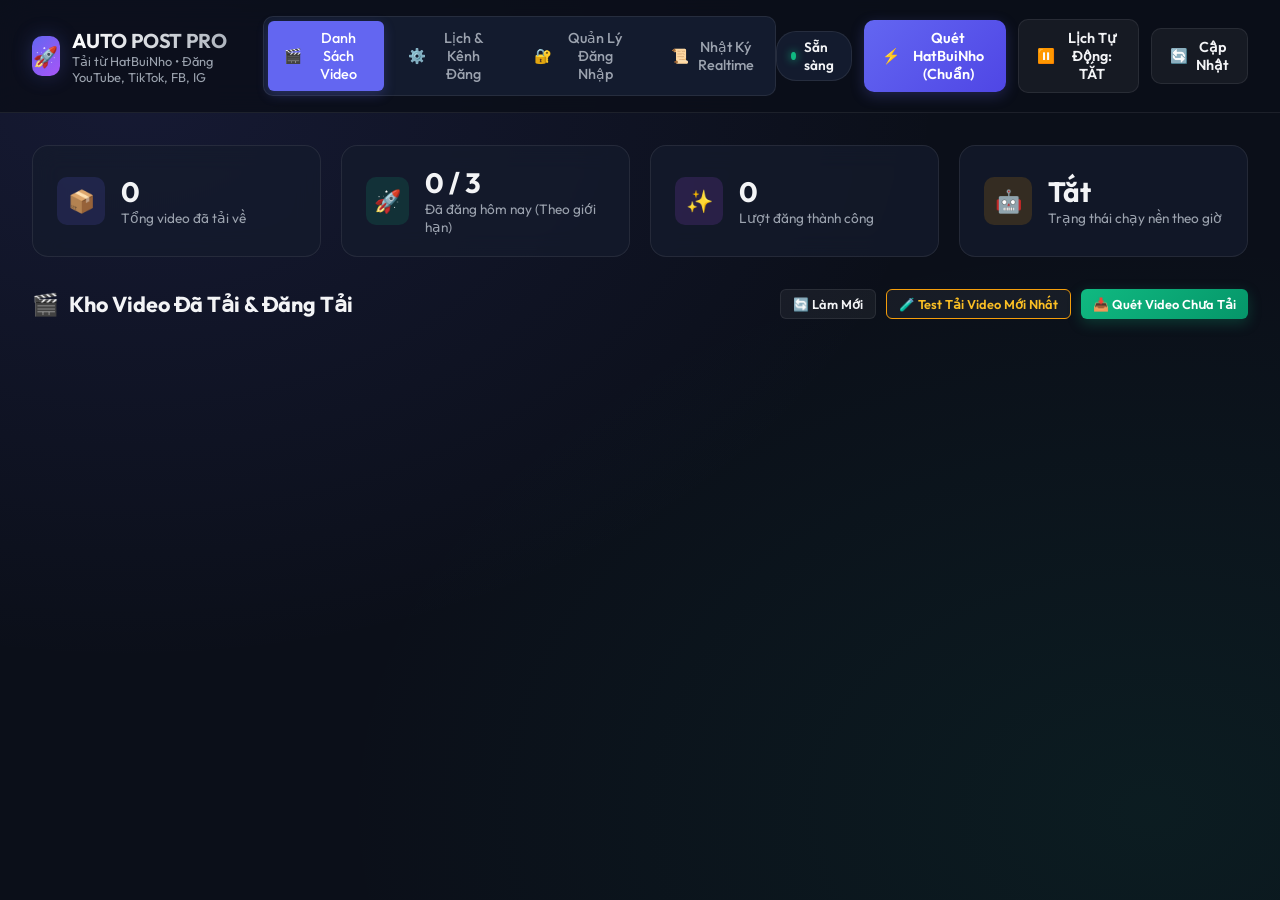
==== static/index.html @ 85850cb0 "Khoi tao he thong Auto Dang Video Pro v1.0.0 (YouTube, TikTok, FB, IG)" ====
<!DOCTYPE html>
<html lang="vi">
<head>
  <meta charset="UTF-8">
  <meta name="viewport" content="width=device-width, initial-scale=1.0">
  <title>Auto Video Pro - Tự Động Tải & Đăng Đa Nền Tảng</title>
  <link rel="preconnect" href="https://fonts.googleapis.com">
  <link rel="preconnect" href="https://fonts.gstatic.com" crossorigin>
  <link href="https://fonts.googleapis.com/css2?family=Outfit:wght@300;400;500;600;700;800&display=swap" rel="stylesheet">
  <link rel="stylesheet" href="/static/css/style.css">
</head>
<body>

  <!-- Top App Header -->
  <header class="app-header">
    <div class="logo-group">
      <div class="logo-icon">🚀</div>
      <div class="logo-text">
        <h1>AUTO POST PRO</h1>
        <p>Tải từ HatBuiNho &bull; Đăng YouTube, TikTok, FB, IG</p>
      </div>
    </div>

    <!-- Navigation Tabs -->
    <nav class="nav-tabs">
      <button class="tab-btn active" data-tab="videos">
        <span>🎬</span> Danh Sách Video
      </button>
      <button class="tab-btn" data-tab="settings">
        <span>⚙️</span> Lịch & Kênh Đăng
      </button>
      <button class="tab-btn" data-tab="accounts">
        <span>🔐</span> Quản Lý Đăng Nhập
      </button>
      <button class="tab-btn" data-tab="logs">
        <span>📜</span> Nhật Ký Realtime
      </button>
    </nav>

    <!-- Header Actions -->
    <div class="header-actions">
      <div class="bot-status-badge" id="botStatusBadge">
        <span class="pulse-dot"></span>
        <span id="botStatusText">Sẵn sàng</span>
      </div>

      <button class="btn btn-primary" id="btnQuickScan" title="Chỉ quét các video có nhãn 'Chưa tải xuống'">
        <span>⚡</span> Quét HatBuiNho (Chuẩn)
      </button>

      <button class="btn btn-outline" id="btnToggleAuto">
        <span id="autoModeIcon">⏸️</span>
        <span id="autoModeText">Lịch Tự Động: TẮT</span>
      </button>

      <button class="btn btn-outline" id="btnHeaderUpdate" title="Kiểm tra và cập nhật mã nguồn mới nhất từ GitHub">
        <span>🔄</span> Cập Nhật
      </button>
    </div>
  </header>

  <!-- Main Content Body -->
  <main class="main-content">

    <!-- Top Metrics Overview -->
    <section class="stats-grid">
      <div class="stat-card">
        <div class="stat-icon blue">📦</div>
        <div class="stat-info">
          <div class="stat-value" id="statTotalVideos">0</div>
          <div class="stat-label">Tổng video đã tải về</div>
        </div>
      </div>

      <div class="stat-card">
        <div class="stat-icon green">🚀</div>
        <div class="stat-info">
          <div class="stat-value" id="statPostsToday">0 / 3</div>
          <div class="stat-label">Đã đăng hôm nay (Theo giới hạn)</div>
        </div>
      </div>

      <div class="stat-card">
        <div class="stat-icon purple">✨</div>
        <div class="stat-info">
          <div class="stat-value" id="statTotalSuccess">0</div>
          <div class="stat-label">Lượt đăng thành công</div>
        </div>
      </div>

      <div class="stat-card">
        <div class="stat-icon amber">🤖</div>
        <div class="stat-info">
          <div class="stat-value" id="statAutoStatus">Tắt</div>
          <div class="stat-label">Trạng thái chạy nền theo giờ</div>
        </div>
      </div>
    </section>

    <!-- TAB 1: Danh Sách Video -->
    <section class="tab-view active" id="tab-videos">
      <div class="section-header">
        <div class="section-title">
          <span>🎬</span> Kho Video Đã Tải & Đăng Tải
        </div>
        <div style="display: flex; gap: 10px; flex-wrap: wrap;">
          <button class="btn btn-outline btn-sm" id="btnRefreshVideos">
            🔄 Làm Mới
          </button>
          <button class="btn btn-outline btn-sm" style="border-color: #f59e0b; color: #fbbf24;" id="btnTestDownloadLatest" title="Chế độ Test: Tải video mới nhất dù là Đã tải xuống">
            🧪 Test Tải Video Mới Nhất
          </button>
          <button class="btn btn-success btn-sm" id="btnScanCustom" title="Chỉ tải các video 'Chưa tải xuống'">
            📥 Quét Video Chưa Tải
          </button>
        </div>
      </div>

      <!-- Video Grid Container -->
      <div class="video-grid" id="videoGridContainer">
        <!-- Rendered dynamically by JS -->
      </div>
    </section>

    <!-- TAB 2: Cài Đặt Lịch & Kênh -->
    <section class="tab-view" id="tab-settings">
      <div class="section-header">
        <div class="section-title">
          <span>⚙️</span> Cấu Hình Kênh, Lịch Đăng & Tự Động Dọn Dẹp
        </div>
        <button class="btn btn-primary" id="btnSaveConfig">
          💾 Lưu Cài Đặt
        </button>
      </div>

      <div class="settings-grid">
        <!-- Platforms Config -->
        <div class="settings-card">
          <div class="settings-card-title">
            <span>🌐</span> Nền Tảng Mục Tiêu
          </div>

          <div class="toggle-row">
            <div class="toggle-info">
              <span>YouTube Shorts</span>
              <small>Tự động upload, tối ưu tiêu đề, chọn Not Made for Kids & gắn nhãn AI</small>
            </div>
            <label class="switch">
              <input type="checkbox" id="cfgYtEnabled">
              <span class="slider"></span>
            </label>
          </div>

          <div class="toggle-row">
            <div class="toggle-info">
              <span>TikTok Creator</span>
              <small>Upload Creator Center & bật AI-generated content</small>
            </div>
            <label class="switch">
              <input type="checkbox" id="cfgTtEnabled">
              <span class="slider"></span>
            </label>
          </div>

          <div class="toggle-row">
            <div class="toggle-info">
              <span>Facebook Reels / Fanpage</span>
              <small>Tự động đăng Reels lên Trang / Trang cá nhân</small>
            </div>
            <label class="switch">
              <input type="checkbox" id="cfgFbEnabled">
              <span class="slider"></span>
            </label>
          </div>

          <div class="toggle-row">
            <div class="toggle-info">
              <span>Instagram Reels</span>
              <small>Tự động đăng bài Reels lên Instagram</small>
            </div>
            <label class="switch">
              <input type="checkbox" id="cfgIgEnabled">
              <span class="slider"></span>
            </label>
          </div>
        </div>

        <!-- Schedule & Limits -->
        <div class="settings-card">
          <div class="settings-card-title">
            <span>⏰</span> Lịch Đăng & Giới Hạn Tránh Spam
          </div>

          <div class="form-group">
            <label>Số video đăng tối đa mỗi ngày</label>
            <input type="number" class="form-input" id="cfgMaxPosts" min="1" max="20" value="3">
          </div>

          <div class="form-group">
            <label>Khung giờ vàng đăng tự động (Cách nhau bởi dấu phẩy)</label>
            <input type="text" class="form-input" id="cfgTimeSlots" value="08:00, 11:30, 19:30">
          </div>

          <div class="form-group">
            <label>Tần suất quét video mới (Phút)</label>
            <input type="number" class="form-input" id="cfgScanInterval" min="10" max="720" value="60">
          </div>
        </div>

        <!-- Auto-Cleanup Settings -->
        <div class="settings-card">
          <div class="settings-card-title">
            <span>🧹</span> Tự Động Dọn Dẹp Dung Lượng Ổ Cứng
          </div>

          <div class="toggle-row">
            <div class="toggle-info">
              <span>Tự động dọn dẹp file .mp4</span>
              <small>Xóa tệp video đã đăng để giải phóng ổ cứng (vẫn lưu lịch sử)</small>
            </div>
            <label class="switch">
              <input type="checkbox" id="cfgAutoCleanup" checked>
              <span class="slider"></span>
            </label>
          </div>

          <div class="form-group">
            <label>Tự động xóa video sau số ngày đã đăng</label>
            <input type="number" class="form-input" id="cfgRetentionDays" min="1" max="30" value="2">
          </div>

          <button class="btn btn-outline btn-sm" id="btnManualCleanup" style="margin-top: 6px;">
            🗑️ Dọn Dẹp File Cũ (> 2 Ngày) Ngay
          </button>
        </div>

        <!-- Caption Customizer -->
        <div class="settings-card">
          <div class="settings-card-title">
            <span>✍️</span> Chữ Ký & Hashtag Bổ Sung
          </div>

          <div class="form-group">
            <label>Đoạn mở đầu (Prefix - tuỳ chọn)</label>
            <input type="text" class="form-input" id="cfgPrefixText" placeholder="Ví dụ: [Lắng Đọng Tâm Hồn]">
          </div>

          <div class="form-group">
            <label>Chữ ký cuối bài / Hashtag thêm (Append)</label>
            <textarea class="form-input" id="cfgAppendText" placeholder="#hatbuinho #tam_hon #dao_duc"></textarea>
          </div>
        </div>

        <!-- HatBuiNho Credentials -->
        <div class="settings-card">
          <div class="settings-card-title">
            <span>🔑</span> Tài Khoản HatBuiNho.com
          </div>

          <div class="form-group">
            <label>Tên đăng nhập / Email</label>
            <input type="text" class="form-input" id="cfgHatUser" value="cun">
          </div>

          <div class="form-group">
            <label>Mật khẩu</label>
            <input type="password" class="form-input" id="cfgHatPass" value="123">
          </div>
        </div>

        <!-- System & GitHub Auto-Update Card -->
        <div class="settings-card">
          <div class="settings-card-title">
            <span>🔄</span> Cập Nhật & Phiên Bản Hệ Thống
          </div>

          <div style="margin-bottom: 12px;">
            <p style="color: var(--text-muted); font-size: 0.88rem; line-height: 1.5;">
              Hệ thống tự động kiểm tra và đồng bộ mã nguồn mới nhất từ kho lưu trữ GitHub.
            </p>
            <div style="display: flex; gap: 8px; margin-top: 8px; align-items: center;">
              <span class="badge" style="background: rgba(99, 102, 241, 0.2); color: #818cf8; border: 1px solid rgba(99, 102, 241, 0.4); padding: 4px 10px; border-radius: 6px; font-size: 0.8rem;" id="systemVersionText">Phiên bản: v1.0.0</span>
              <span style="color: var(--text-dim); font-size: 0.8rem;" id="systemCommitDate"></span>
            </div>
          </div>

          <button class="btn btn-primary btn-sm" id="btnSystemUpdate" style="width: 100%; margin-top: 6px;">
            <span>🔄</span> Kiểm Tra & Cập Nhật Mã Nguồn Ngay
          </button>
        </div>
      </div>
    </section>

    <!-- TAB 3: Quản Lý Đăng Nhập -->
    <section class="tab-view" id="tab-accounts">
      <div class="section-header">
        <div class="section-title">
          <span>🔐</span> Trung Tâm Đăng Nhập Trình Duyệt (Chrome Profile)
        </div>
      </div>

      <div style="background: var(--bg-card); padding: 1.5rem; border-radius: var(--radius-lg); border: 1px solid var(--border-color); margin-bottom: 1.5rem;">
        <p style="color: var(--text-muted); line-height: 1.6;">
          💡 <strong>Hướng dẫn:</strong> Bấm vào các nút bên dưới để mở cửa sổ trình duyệt Chrome thật. Đăng nhập tài khoản của bạn (hỗ trợ 2FA/OTP bình thường). Trình duyệt sẽ <strong>tự động lưu vĩnh viễn</strong> phiên đăng nhập trong máy của bạn, các lần chạy sau hệ thống sẽ tự động đăng mà không cần nhập lại mật khẩu!
        </p>
      </div>

      <div class="settings-grid">
        <div class="settings-card">
          <div class="settings-card-title">
            <span>🌱</span> HatBuiNho.com
          </div>
          <p style="font-size: 0.85rem; color: var(--text-muted);">Đăng nhập tài khoản tạo video hatbuinho.com để tải video chất lượng cao.</p>
          <button class="btn btn-outline" onclick="openLoginUrl('https://hatbuinho.com/')">
            🚀 Mở HatBuiNho Đăng Nhập
          </button>
        </div>

        <div class="settings-card">
          <div class="settings-card-title">
            <span>▶️</span> YouTube Studio
          </div>
          <p style="font-size: 0.85rem; color: var(--text-muted);">Đăng nhập tài khoản Google quản lý kênh YouTube của bạn.</p>
          <button class="btn btn-outline" onclick="openLoginUrl('https://studio.youtube.com/')">
            🚀 Mở YouTube Studio Đăng Nhập
          </button>
        </div>

        <div class="settings-card">
          <div class="settings-card-title">
            <span>🎵</span> TikTok Creator Center
          </div>
          <p style="font-size: 0.85rem; color: var(--text-muted);">Đăng nhập tài khoản TikTok của bạn để cấp quyền upload video.</p>
          <button class="btn btn-outline" onclick="openLoginUrl('https://www.tiktok.com/creator-center/upload')">
            🚀 Mở TikTok Đăng Nhập
          </button>
        </div>

        <div class="settings-card">
          <div class="settings-card-title">
            <span>📘</span> Facebook & Instagram
          </div>
          <p style="font-size: 0.85rem; color: var(--text-muted);">Đăng nhập Facebook Fanpage / Profile và Instagram Reels.</p>
          <div style="display: flex; gap: 8px;">
            <button class="btn btn-outline" style="flex: 1;" onclick="openLoginUrl('https://www.facebook.com/')">
              FB Đăng Nhập
            </button>
            <button class="btn btn-outline" style="flex: 1;" onclick="openLoginUrl('https://www.instagram.com/')">
              IG Đăng Nhập
            </button>
          </div>
        </div>
      </div>
    </section>

    <!-- TAB 4: Nhật Ký Realtime -->
    <section class="tab-view" id="tab-logs">
      <div class="section-header">
        <div class="section-title">
          <span>📜</span> Nhật Ký Hoạt Động Trực Tiếp (Live Console)
        </div>
        <button class="btn btn-outline btn-sm" id="btnClearLogs">
          🧹 Xoá Nhật Ký
        </button>
      </div>

      <div class="terminal-card">
        <div class="terminal-header">
          <div class="terminal-dots">
            <div class="dot red"></div>
            <div class="dot yellow"></div>
            <div class="dot green"></div>
          </div>
          <span style="font-size: 0.8rem; color: var(--text-dim);">TERMINAL &bull; WEBSOCKET LIVE STREAM</span>
        </div>
        <div class="terminal-body" id="terminalBody">
          <!-- Live logs inserted here -->
        </div>
      </div>
    </section>

  </main>

  <!-- Quick Post Modal Dialog -->
  <div class="modal-backdrop" id="postModal">
    <div class="modal-box">
      <div class="modal-header">
        <div class="modal-title">🚀 Đăng Video Lên Mạng Xã Hội</div>
        <button class="modal-close" id="btnClosePostModal">&times;</button>
      </div>
      <div class="modal-body">
        <input type="hidden" id="modalVideoId">
        <div class="form-group">
          <label style="font-size: 0.85rem; color: var(--text-muted);">Tiêu đề đăng bài (Bạn có thể chỉnh sửa tại đây):</label>
          <input type="text" class="form-input" id="modalVideoTitleInput">
        </div>
        
        <div style="display: flex; flex-direction: column; gap: 10px; margin-top: 10px;">
          <label style="font-size: 0.85rem; font-weight: 600; color: var(--text-muted);">Chọn nền tảng đăng:</label>
          
          <label style="display: flex; align-items: center; gap: 10px; cursor: pointer;">
            <input type="checkbox" id="postModalYt" checked> <span>YouTube Shorts (Kèm Not Made for Kids & Nhãn AI)</span>
          </label>
          <label style="display: flex; align-items: center; gap: 10px; cursor: pointer;">
            <input type="checkbox" id="postModalTt" checked> <span>TikTok Creator (Kèm nhãn AI)</span>
          </label>
          <label style="display: flex; align-items: center; gap: 10px; cursor: pointer;">
            <input type="checkbox" id="postModalFb" checked> <span>Facebook Reels</span>
          </label>
          <label style="display: flex; align-items: center; gap: 10px; cursor: pointer;">
            <input type="checkbox" id="postModalIg" checked> <span>Instagram Reels</span>
          </label>
        </div>
      </div>
      <div class="modal-footer">
        <button class="btn btn-outline" id="btnCancelPostModal">Huỷ</button>
        <button class="btn btn-primary" id="btnConfirmPost">Bắt Đầu Đăng Ngay</button>
      </div>
    </div>
  </div>

  <!-- Links Details Modal Popup -->
  <div class="modal-backdrop" id="linksModal">
    <div class="modal-box" style="max-width: 650px;">
      <div class="modal-header">
        <div class="modal-title">🔗 Danh Sách Link Bài Đăng Đã Xuất Bản</div>
        <button class="modal-close" id="btnCloseLinksModal">&times;</button>
      </div>
      <div class="modal-body" id="linksModalBody">
        <!-- Populated dynamically by JS -->
      </div>
      <div class="modal-footer">
        <button class="btn btn-primary" id="btnCloseLinksModalBtn">Đóng</button>
      </div>
    </div>
  </div>

  <script src="/static/js/app.js"></script>
</body>
</html>
---- static/css/style.css ----
:root {
  --bg-main: #0b0f19;
  --bg-card: rgba(20, 27, 45, 0.75);
  --bg-card-hover: rgba(30, 41, 69, 0.9);
  --bg-surface: #131b2e;
  --border-color: rgba(255, 255, 255, 0.08);
  --border-focus: rgba(99, 102, 241, 0.5);
  --primary: #6366f1;
  --primary-hover: #4f46e5;
  --primary-glow: rgba(99, 102, 241, 0.25);
  --success: #10b981;
  --success-glow: rgba(16, 185, 129, 0.25);
  --warning: #f59e0b;
  --danger: #ef4444;
  --text-main: #f3f4f6;
  --text-muted: #9ca3af;
  --text-dim: #6b7280;
  --radius-lg: 16px;
  --radius-md: 10px;
  --radius-sm: 6px;
  --font-main: 'Outfit', -apple-system, BlinkMacSystemFont, 'Segoe UI', Roboto, sans-serif;
  --transition: all 0.25s cubic-bezier(0.4, 0, 0.2, 1);
}

* {
  margin: 0;
  padding: 0;
  box-sizing: border-box;
  font-family: var(--font-main);
}

body {
  background-color: var(--bg-main);
  color: var(--text-main);
  min-height: 100vh;
  display: flex;
  flex-direction: column;
  overflow-x: hidden;
  background-image: 
    radial-gradient(at 10% 10%, rgba(99, 102, 241, 0.12) 0px, transparent 50%),
    radial-gradient(at 90% 90%, rgba(16, 185, 129, 0.08) 0px, transparent 50%);
  background-attachment: fixed;
}

/* Scrollbar */
::-webkit-scrollbar {
  width: 6px;
  height: 6px;
}
::-webkit-scrollbar-track {
  background: var(--bg-main);
}
::-webkit-scrollbar-thumb {
  background: rgba(255, 255, 255, 0.15);
  border-radius: 3px;
}
::-webkit-scrollbar-thumb:hover {
  background: rgba(255, 255, 255, 0.3);
}

/* Header */
.app-header {
  background: rgba(11, 15, 25, 0.85);
  backdrop-filter: blur(16px);
  border-bottom: 1px solid var(--border-color);
  padding: 1rem 2rem;
  position: sticky;
  top: 0;
  z-index: 100;
  display: flex;
  align-items: center;
  justify-content: space-between;
}

.logo-group {
  display: flex;
  align-items: center;
  gap: 12px;
}

.logo-icon {
  width: 40px;
  height: 40px;
  background: linear-gradient(135deg, var(--primary), #a855f7);
  border-radius: var(--radius-md);
  display: flex;
  align-items: center;
  justify-content: center;
  font-size: 20px;
  box-shadow: 0 0 20px var(--primary-glow);
}

.logo-text h1 {
  font-size: 1.25rem;
  font-weight: 700;
  letter-spacing: -0.02em;
  background: linear-gradient(to right, #fff, #9ca3af);
  -webkit-background-clip: text;
  -webkit-text-fill-color: transparent;
}

.logo-text p {
  font-size: 0.8rem;
  color: var(--text-muted);
}

.header-actions {
  display: flex;
  align-items: center;
  gap: 12px;
}

/* Navigation Tabs */
.nav-tabs {
  display: flex;
  gap: 8px;
  background: var(--bg-surface);
  padding: 4px;
  border-radius: var(--radius-md);
  border: 1px solid var(--border-color);
}

.tab-btn {
  background: transparent;
  border: none;
  color: var(--text-muted);
  padding: 8px 16px;
  border-radius: var(--radius-sm);
  font-size: 0.9rem;
  font-weight: 500;
  cursor: pointer;
  display: flex;
  align-items: center;
  gap: 8px;
  transition: var(--transition);
}

.tab-btn:hover {
  color: var(--text-main);
}

.tab-btn.active {
  background: var(--primary);
  color: #fff;
  box-shadow: 0 4px 12px var(--primary-glow);
}

/* Status Indicator */
.bot-status-badge {
  display: flex;
  align-items: center;
  gap: 8px;
  padding: 6px 14px;
  border-radius: 20px;
  font-size: 0.85rem;
  font-weight: 600;
  border: 1px solid var(--border-color);
  background: var(--bg-surface);
}

.pulse-dot {
  width: 8px;
  height: 8px;
  border-radius: 50%;
  background-color: var(--success);
  box-shadow: 0 0 8px var(--success);
  animation: pulse 2s infinite;
}

@keyframes pulse {
  0% { transform: scale(0.95); opacity: 0.8; }
  50% { transform: scale(1.2); opacity: 1; }
  100% { transform: scale(0.95); opacity: 0.8; }
}

/* Buttons */
.btn {
  padding: 9px 18px;
  border-radius: var(--radius-md);
  font-weight: 600;
  font-size: 0.9rem;
  border: none;
  cursor: pointer;
  display: inline-flex;
  align-items: center;
  justify-content: center;
  gap: 8px;
  transition: var(--transition);
}

.btn-primary {
  background: linear-gradient(135deg, var(--primary), #4f46e5);
  color: #fff;
  box-shadow: 0 4px 14px var(--primary-glow);
}

.btn-primary:hover {
  transform: translateY(-1px);
  box-shadow: 0 6px 20px var(--primary-glow);
}

.btn-success {
  background: linear-gradient(135deg, var(--success), #059669);
  color: #fff;
  box-shadow: 0 4px 14px var(--success-glow);
}

.btn-success:hover {
  transform: translateY(-1px);
}

.btn-outline {
  background: rgba(255, 255, 255, 0.05);
  border: 1px solid var(--border-color);
  color: var(--text-main);
}

.btn-outline:hover {
  background: rgba(255, 255, 255, 0.1);
  border-color: rgba(255, 255, 255, 0.2);
}

.btn-sm {
  padding: 6px 12px;
  font-size: 0.8rem;
  border-radius: var(--radius-sm);
}

/* Main Container */
.main-content {
  flex: 1;
  max-width: 1440px;
  width: 100%;
  margin: 0 auto;
  padding: 2rem;
  display: flex;
  flex-direction: column;
  gap: 2rem;
}

/* Metric Cards Grid */
.stats-grid {
  display: grid;
  grid-template-columns: repeat(auto-fit, minmax(240px, 1fr));
  gap: 1.25rem;
}

.stat-card {
  background: var(--bg-card);
  backdrop-filter: blur(12px);
  border: 1px solid var(--border-color);
  border-radius: var(--radius-lg);
  padding: 1.25rem 1.5rem;
  display: flex;
  align-items: center;
  gap: 16px;
  transition: var(--transition);
}

.stat-card:hover {
  border-color: rgba(255, 255, 255, 0.15);
  transform: translateY(-2px);
}

.stat-icon {
  width: 48px;
  height: 48px;
  border-radius: var(--radius-md);
  display: flex;
  align-items: center;
  justify-content: center;
  font-size: 22px;
}

.stat-icon.blue { background: rgba(99, 102, 241, 0.15); color: var(--primary); }
.stat-icon.green { background: rgba(16, 185, 129, 0.15); color: var(--success); }
.stat-icon.amber { background: rgba(245, 158, 11, 0.15); color: var(--warning); }
.stat-icon.purple { background: rgba(168, 85, 247, 0.15); color: #c084fc; }

.stat-info .stat-value {
  font-size: 1.75rem;
  font-weight: 700;
  line-height: 1.2;
}

.stat-info .stat-label {
  font-size: 0.85rem;
  color: var(--text-muted);
}

/* Tab Views */
.tab-view {
  display: none;
  animation: fadeIn 0.3s ease;
}

.tab-view.active {
  display: block;
}

@keyframes fadeIn {
  from { opacity: 0; transform: translateY(6px); }
  to { opacity: 1; transform: translateY(0); }
}

/* Card Section Header */
.section-header {
  display: flex;
  align-items: center;
  justify-content: space-between;
  margin-bottom: 1.5rem;
}

.section-title {
  font-size: 1.35rem;
  font-weight: 700;
  display: flex;
  align-items: center;
  gap: 10px;
}

/* Video Grid */
.video-grid {
  display: grid;
  grid-template-columns: repeat(auto-fill, minmax(340px, 1fr));
  gap: 1.5rem;
}

.video-card {
  background: var(--bg-card);
  backdrop-filter: blur(12px);
  border: 1px solid var(--border-color);
  border-radius: var(--radius-lg);
  overflow: hidden;
  display: flex;
  flex-direction: column;
  transition: var(--transition);
}

.video-card:hover {
  border-color: var(--border-focus);
  transform: translateY(-3px);
  box-shadow: 0 12px 28px rgba(0, 0, 0, 0.4);
}

.video-player-box {
  width: 100%;
  height: 220px;
  background: #000;
  position: relative;
  display: flex;
  align-items: center;
  justify-content: center;
}

.video-player-box video {
  width: 100%;
  height: 100%;
  object-fit: cover;
}

.video-card-body {
  padding: 1.25rem;
  display: flex;
  flex-direction: column;
  flex: 1;
  gap: 10px;
}

.video-title {
  font-size: 1.05rem;
  font-weight: 600;
  line-height: 1.4;
  color: #fff;
  display: -webkit-box;
  -webkit-line-clamp: 2;
  -webkit-box-orient: vertical;
  overflow: hidden;
}

.video-hashtags {
  font-size: 0.8rem;
  color: var(--primary);
  font-weight: 500;
  line-height: 1.3;
}

.video-script-preview {
  font-size: 0.85rem;
  color: var(--text-muted);
  line-height: 1.4;
  background: rgba(0, 0, 0, 0.2);
  padding: 8px 12px;
  border-radius: var(--radius-sm);
  display: -webkit-box;
  -webkit-line-clamp: 3;
  -webkit-box-orient: vertical;
  overflow: hidden;
}

.video-meta-row {
  display: flex;
  align-items: center;
  justify-content: space-between;
  font-size: 0.8rem;
  color: var(--text-dim);
  border-top: 1px solid var(--border-color);
  padding-top: 10px;
  margin-top: auto;
}

.platform-badges {
  display: flex;
  gap: 6px;
}

.p-badge {
  font-size: 0.7rem;
  padding: 3px 8px;
  border-radius: 12px;
  background: var(--bg-surface);
  border: 1px solid var(--border-color);
  color: var(--text-muted);
  font-weight: 600;
}

.p-badge.success { background: rgba(16, 185, 129, 0.2); color: #34d399; border-color: rgba(16, 185, 129, 0.4); }
.p-badge.failed { background: rgba(239, 68, 68, 0.2); color: #f87171; border-color: rgba(239, 68, 68, 0.4); }

.video-actions {
  display: flex;
  gap: 8px;
  margin-top: 10px;
}

/* Settings Form */
.settings-grid {
  display: grid;
  grid-template-columns: repeat(auto-fit, minmax(360px, 1fr));
  gap: 1.5rem;
}

.settings-card {
  background: var(--bg-card);
  backdrop-filter: blur(12px);
  border: 1px solid var(--border-color);
  border-radius: var(--radius-lg);
  padding: 1.5rem;
  display: flex;
  flex-direction: column;
  gap: 1.25rem;
}

.settings-card-title {
  font-size: 1.15rem;
  font-weight: 700;
  display: flex;
  align-items: center;
  gap: 8px;
  border-bottom: 1px solid var(--border-color);
  padding-bottom: 12px;
}

.form-group {
  display: flex;
  flex-direction: column;
  gap: 6px;
}

.form-group label {
  font-size: 0.85rem;
  font-weight: 600;
  color: var(--text-muted);
}

.form-input {
  background: var(--bg-surface);
  border: 1px solid var(--border-color);
  color: #fff;
  padding: 10px 14px;
  border-radius: var(--radius-md);
  font-size: 0.9rem;
  outline: none;
  transition: var(--transition);
}

.form-input:focus {
  border-color: var(--primary);
  box-shadow: 0 0 0 3px var(--primary-glow);
}

textarea.form-input {
  min-height: 80px;
  resize: vertical;
}

.toggle-row {
  display: flex;
  align-items: center;
  justify-content: space-between;
  padding: 8px 0;
}

.toggle-info {
  display: flex;
  flex-direction: column;
  gap: 2px;
}

.toggle-info span {
  font-size: 0.95rem;
  font-weight: 600;
}

.toggle-info small {
  font-size: 0.8rem;
  color: var(--text-muted);
}

/* Switch */
.switch {
  position: relative;
  display: inline-block;
  width: 46px;
  height: 24px;
}

.switch input {
  opacity: 0;
  width: 0;
  height: 0;
}

.slider {
  position: absolute;
  cursor: pointer;
  top: 0; left: 0; right: 0; bottom: 0;
  background-color: #374151;
  transition: .3s;
  border-radius: 24px;
}

.slider:before {
  position: absolute;
  content: "";
  height: 18px;
  width: 18px;
  left: 3px;
  bottom: 3px;
  background-color: white;
  transition: .3s;
  border-radius: 50%;
}

input:checked + .slider {
  background-color: var(--primary);
}

input:checked + .slider:before {
  transform: translateX(22px);
}

/* Terminal Logs */
.terminal-card {
  background: #060911;
  border: 1px solid var(--border-color);
  border-radius: var(--radius-lg);
  overflow: hidden;
  box-shadow: 0 10px 30px rgba(0,0,0,0.5);
  display: flex;
  flex-direction: column;
  height: 520px;
}

.terminal-header {
  background: #111827;
  padding: 10px 16px;
  display: flex;
  align-items: center;
  justify-content: space-between;
  border-bottom: 1px solid var(--border-color);
}

.terminal-dots {
  display: flex;
  gap: 6px;
}

.dot {
  width: 12px;
  height: 12px;
  border-radius: 50%;
}
.dot.red { background: #ef4444; }
.dot.yellow { background: #f59e0b; }
.dot.green { background: #10b981; }

.terminal-body {
  flex: 1;
  padding: 16px;
  overflow-y: auto;
  font-family: 'Consolas', 'Courier New', monospace;
  font-size: 0.85rem;
  line-height: 1.6;
  display: flex;
  flex-direction: column;
  gap: 4px;
}

.log-line {
  display: flex;
  gap: 10px;
  word-break: break-all;
}

.log-time { color: #6b7280; }
.log-cat { font-weight: 700; color: #a855f7; }
.log-msg { color: #e5e7eb; }
.log-line.SUCCESS .log-msg { color: #34d399; }
.log-line.WARNING .log-msg { color: #fbbf24; }
.log-line.ERROR .log-msg { color: #f87171; }

/* Empty state */
.empty-state {
  text-align: center;
  padding: 4rem 2rem;
  color: var(--text-muted);
}
.empty-state-icon {
  font-size: 3rem;
  margin-bottom: 1rem;
}

/* Modal */
.modal-backdrop {
  position: fixed;
  top: 0; left: 0; right: 0; bottom: 0;
  background: rgba(0, 0, 0, 0.75);
  backdrop-filter: blur(8px);
  z-index: 1000;
  display: none;
  align-items: center;
  justify-content: center;
  padding: 1rem;
}

.modal-backdrop.open {
  display: flex;
}

.modal-box {
  background: var(--bg-surface);
  border: 1px solid var(--border-color);
  border-radius: var(--radius-lg);
  width: 100%;
  max-width: 520px;
  overflow: hidden;
  box-shadow: 0 20px 50px rgba(0,0,0,0.8);
  animation: modalPop 0.25s ease;
}

@keyframes modalPop {
  from { transform: scale(0.95); opacity: 0; }
  to { transform: scale(1); opacity: 1; }
}

.modal-header {
  padding: 1.25rem 1.5rem;
  border-bottom: 1px solid var(--border-color);
  display: flex;
  align-items: center;
  justify-content: space-between;
}

.modal-title {
  font-size: 1.15rem;
  font-weight: 700;
}

.modal-close {
  background: transparent;
  border: none;
  color: var(--text-muted);
  font-size: 1.5rem;
  cursor: pointer;
}

.modal-body {
  padding: 1.5rem;
  display: flex;
  flex-direction: column;
  gap: 1.25rem;
}

.modal-footer {
  padding: 1rem 1.5rem;
  border-top: 1px solid var(--border-color);
  display: flex;
  justify-content: flex-end;
  gap: 10px;
}
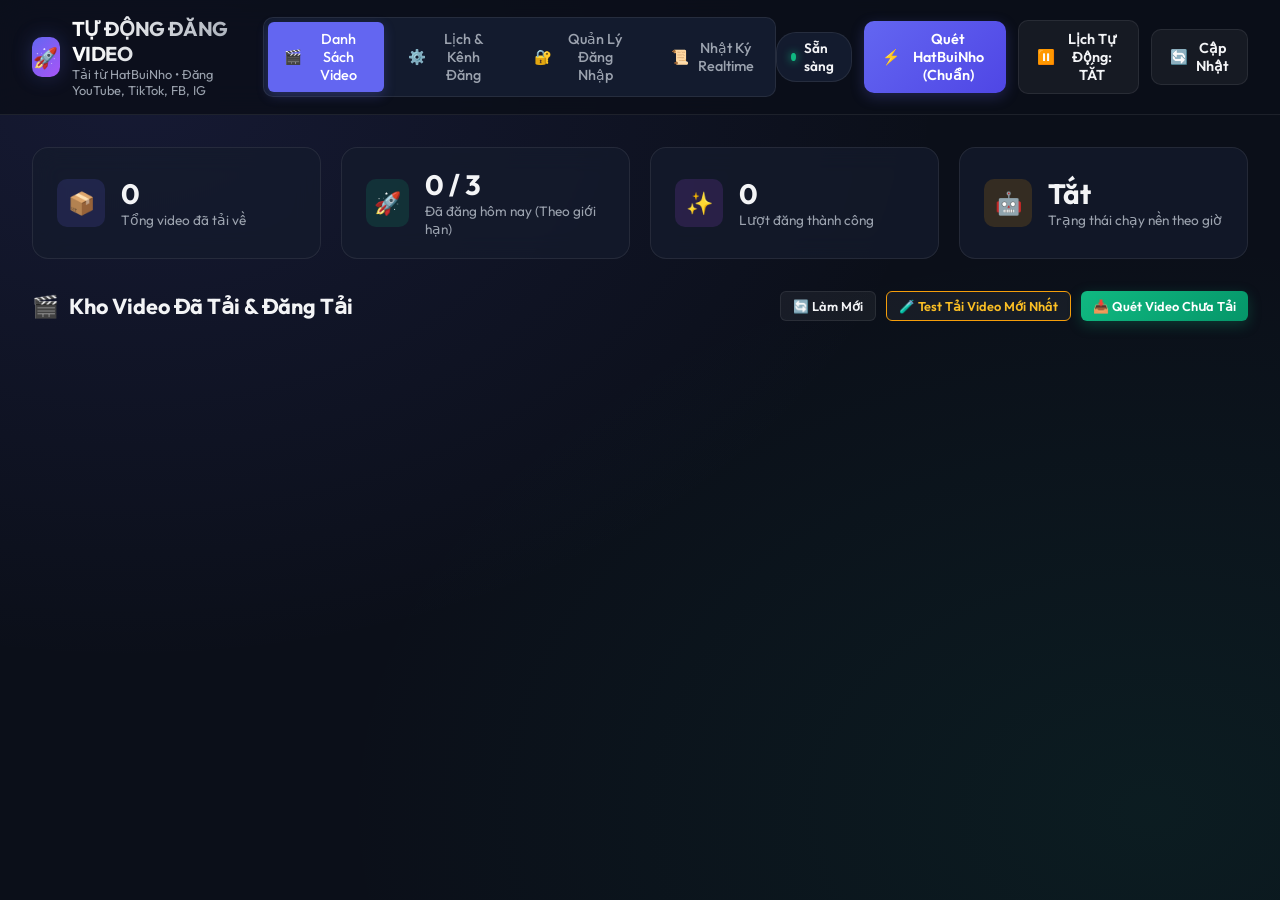
==== commit 9332f477: "Doi ten thanh Tu dong dang video, tich hop System Tray Icon va file thuc thi Tu_dong_dang_video.exe" ====
--- a/static/index.html
+++ b/static/index.html
@@ -3,7 +3,7 @@
 <head>
   <meta charset="UTF-8">
   <meta name="viewport" content="width=device-width, initial-scale=1.0">
-  <title>Auto Video Pro - Tự Động Tải & Đăng Đa Nền Tảng</title>
+  <title>Tự động đăng video - Đa Nền Tảng</title>
   <link rel="preconnect" href="https://fonts.googleapis.com">
   <link rel="preconnect" href="https://fonts.gstatic.com" crossorigin>
   <link href="https://fonts.googleapis.com/css2?family=Outfit:wght@300;400;500;600;700;800&display=swap" rel="stylesheet">
@@ -16,7 +16,7 @@
     <div class="logo-group">
       <div class="logo-icon">🚀</div>
       <div class="logo-text">
-        <h1>AUTO POST PRO</h1>
+        <h1>TỰ ĐỘNG ĐĂNG VIDEO</h1>
         <p>Tải từ HatBuiNho &bull; Đăng YouTube, TikTok, FB, IG</p>
       </div>
     </div>
@@ -271,12 +271,24 @@
         <!-- System & GitHub Auto-Update Card -->
         <div class="settings-card">
           <div class="settings-card-title">
-            <span>🔄</span> Cập Nhật & Phiên Bản Hệ Thống
+            <span>⚙️</span> Hệ Thống & Tự Động Khởi Động
+          </div>
+
+          <!-- Windows Startup Toggle -->
+          <div class="toggle-row" style="margin-bottom: 1rem; padding-bottom: 0.8rem; border-bottom: 1px solid var(--border-color);">
+            <div class="toggle-info">
+              <span>🚀 Tự động khởi động cùng Windows</span>
+              <small>Tự động chạy ngầm khi mở máy tính để kịp giờ đăng video</small>
+            </div>
+            <label class="switch">
+              <input type="checkbox" id="cfgAutoStart">
+              <span class="slider"></span>
+            </label>
           </div>
 
           <div style="margin-bottom: 12px;">
             <p style="color: var(--text-muted); font-size: 0.88rem; line-height: 1.5;">
-              Hệ thống tự động kiểm tra và đồng bộ mã nguồn mới nhất từ kho lưu trữ GitHub.
+              Tự động kiểm tra và đồng bộ mã nguồn mới nhất từ kho lưu trữ GitHub.
             </p>
             <div style="display: flex; gap: 8px; margin-top: 8px; align-items: center;">
               <span class="badge" style="background: rgba(99, 102, 241, 0.2); color: #818cf8; border: 1px solid rgba(99, 102, 241, 0.4); padding: 4px 10px; border-radius: 6px; font-size: 0.8rem;" id="systemVersionText">Phiên bản: v1.0.0</span>
